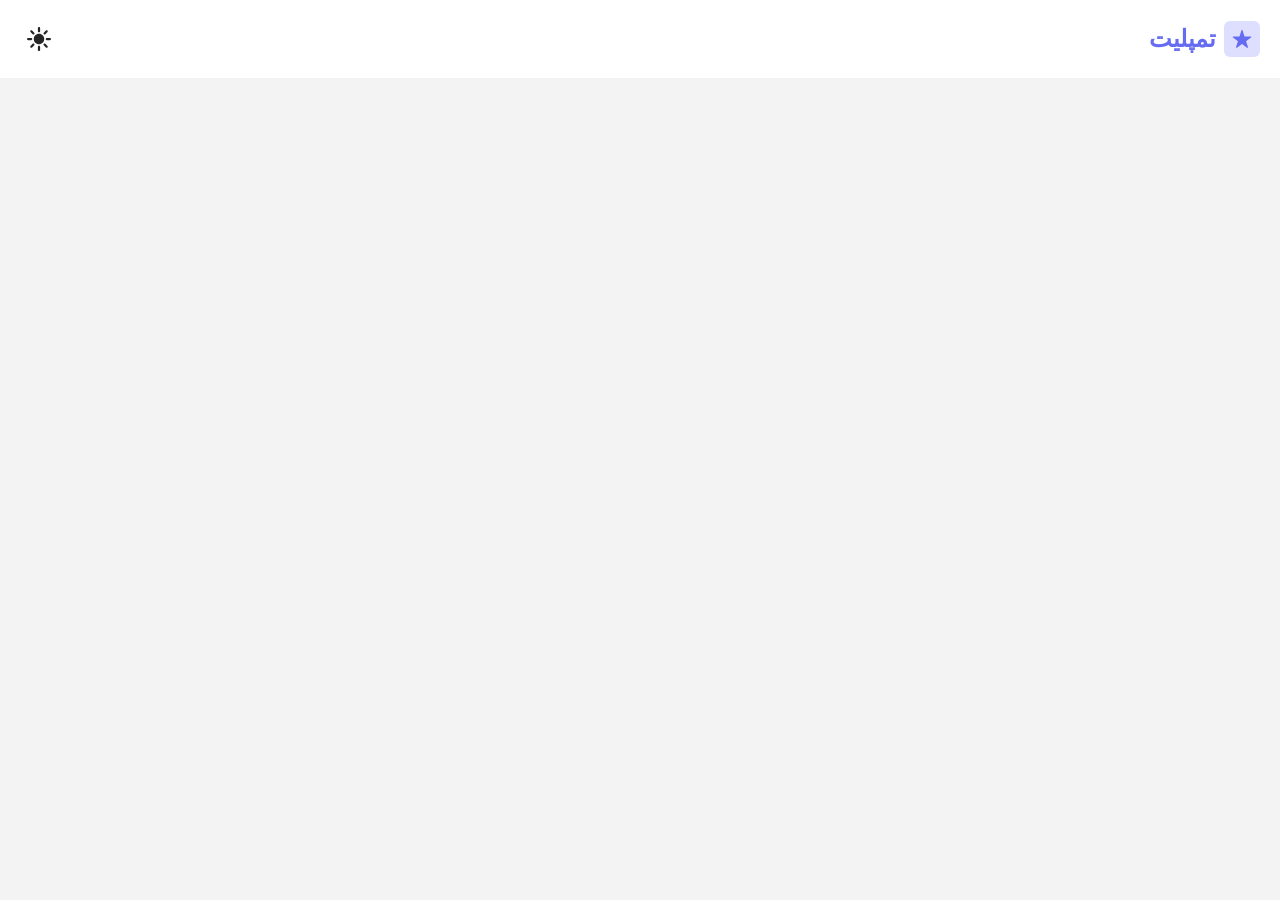
==== index.html @ 7bdb80ea "style: edit header logo size" ====
<!DOCTYPE html>
<html lang="fa" dir="rtl">

<head>
    <meta charset="UTF-8">
    <meta name="viewport" content="width=device-width, initial-scale=1.0">
    <title>Template</title>
    <link rel="icon" href="/images/star.svg" type="image/svg+xml">
    <link rel="stylesheet" href="css/style.css">

</head>

<body>
    <header>
        <nav id="nav">
            <div class="avatar">
                <img src="/images/star.svg" class="header-logo" alt="logo">
                <h1 class="header-text">تمپلیت</h1>
            </div>
    
            <label class="theme-switch">
                <input type="checkbox" id="toggle-switch">
                <div id="toggle-icon"></div>
            </label>
        </nav>
    </header>

    <main>
        <!-- <h1>عنوان آزمایشی</h1> -->
    </main>


</body>
<script type="module" src="js/script.js"></script>

</html>
---- css/style.css ----
@import url(dark-mode-toggle.css);
@import url(elements.css);

/* Colors ---------------------------------- */
:root {
    --light: #f9fafb;
    --lightgray: #dfdfdf;
    --gray: #cacaca;
    --darkgray: #252525;
    --dark: #1e1e1e;
    --primary: #656cf1;
    --on-primary: #111111;
    --secondary: #fbd307;
    --error: #de3b3b;
    --background: #f3f3f3;
    --on-background: #ffffff;
    --shadow: #f3f3f399;
    --body-text: #141414;
    --heading-text: #0a0a0a;
}

[data-theme="dark"] {
    --light: #111827;
    --lightgray: #424d5f;
    --gray: #646464;
    --darkgray: #e6e7f7;
    --dark: #f7f8ff;
    --primary: #7b81f8;
    --on-primary: #131313;
    --secondary: #fad623;
    --error: #de3b3b;
    --background: #141820;
    --on-background: #212836;
    --shadow: #1418204a;
    --body-text: #dee5f3;
    --heading-text: #ffffff;
}


body {
    background: var(--background);
}


h1, h2, h3 {
    color: var(--heading-text);
}

li, p, span, input, label, select {
    color: var(--body-text);
}

* {
    font-family: Vazirmatn;
    padding: 0;
    margin: 0;
    box-sizing: border-box;
}



/* Header -------------------------------------------- */
header {
    z-index: 10;
    position: relative;
    padding: 20px;
    width: 100vw;
    background-color: var(--on-background);
}
nav {
    display: flex;
    justify-content: space-between;
    min-width: 1024px;
    justify-self: center;
    align-items: center;
}

@media (max-width: 1023px) {
    nav {
        min-width: 100%;
    }
}

.avatar {
    display: flex;
    align-items: center;
}

.header-logo {
    width: 36px;
    height: 36px;
    background: #dedfff;
    border-radius: 6px;
    padding: 8px;
}

.header-text {
    color: var(--primary);
    font-size: 1.5rem;
    margin-right: 8px;
    
}



/* Content -------------------------------- */
main {
    max-width: 1024px;
    display: flex;
    justify-content: center;
    justify-self: center;
    align-items: center;
    flex-direction: column;
    padding: 10px;
    margin-top: 2rem;
  }
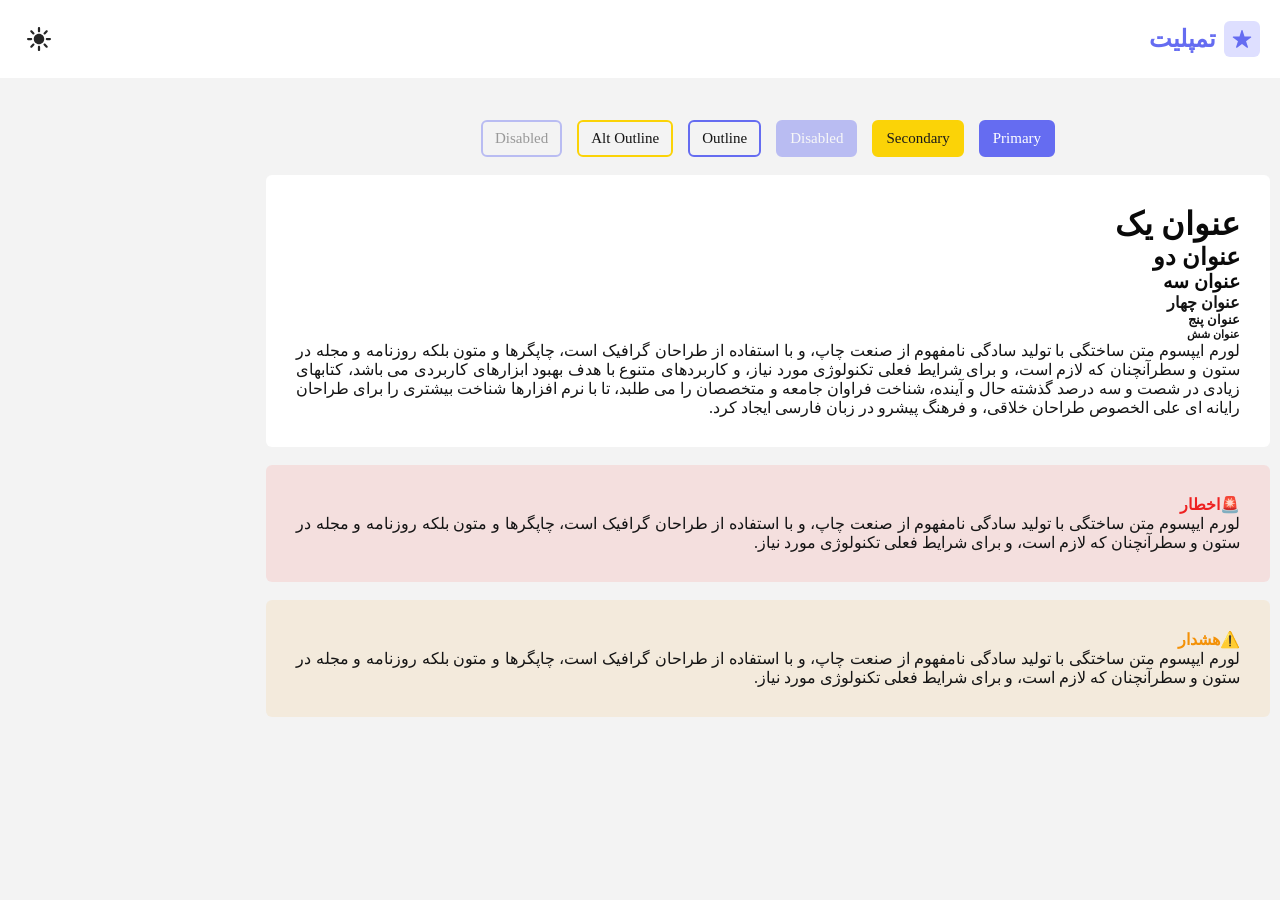
==== commit b36f5433: "fix: edit elements" ====
--- a/index.html
+++ b/index.html
@@ -5,7 +5,7 @@
     <meta charset="UTF-8">
     <meta name="viewport" content="width=device-width, initial-scale=1.0">
     <title>Template</title>
-    <link rel="icon" href="/images/star.svg" type="image/svg+xml">
+    <link rel="icon" href="/images/favicon.svg" type="image/svg+xml">
     <link rel="stylesheet" href="css/style.css">
 
 </head>
@@ -14,10 +14,10 @@
     <header>
         <nav id="nav">
             <div class="avatar">
-                <img src="/images/star.svg" class="header-logo" alt="logo">
+                <img src="/images/favicon.svg" class="header-logo" alt="logo">
                 <h1 class="header-text">تمپلیت</h1>
             </div>
-    
+
             <label class="theme-switch">
                 <input type="checkbox" id="toggle-switch">
                 <div id="toggle-icon"></div>
@@ -26,7 +26,40 @@
     </header>
 
     <main>
-        <!-- <h1>عنوان آزمایشی</h1> -->
+        <div style="display: flex; flex-wrap: wrap; justify-content: center; gap: 15px;">
+            <button class="btn primary">Primary</button>
+            <button class="btn secondary">Secondary</button>
+            <button class="btn primary" disabled>Disabled</button>
+            <button class="btn outline">Outline</button>
+            <button class="btn secondary outline">Alt Outline</button>
+            <button class="btn outline" disabled>Disabled</button>
+        </div>
+        <br>
+        <div class="text-box">
+            <h1>عنوان یک</h1>
+            <h2>عنوان دو</h2>
+            <h3>عنوان سه</h3>
+            <h4>عنوان چهار</h4>
+            <h5>عنوان پنج</h5>
+            <h6>عنوان شش</h6>
+            <p>لورم ایپسوم متن ساختگی با تولید سادگی نامفهوم از صنعت چاپ، و با استفاده از طراحان گرافیک است، چاپگرها و
+                متون بلکه روزنامه و مجله در ستون و سطرآنچنان که لازم است، و برای شرایط فعلی تکنولوژی مورد نیاز، و
+                کاربردهای متنوع با هدف بهبود ابزارهای کاربردی می باشد، کتابهای زیادی در شصت و سه درصد گذشته حال و آینده،
+                شناخت فراوان جامعه و متخصصان را می طلبد، تا با نرم افزارها شناخت بیشتری را برای طراحان رایانه ای علی
+                الخصوص طراحان خلاقی، و فرهنگ پیشرو در زبان فارسی ایجاد کرد.</p>
+        </div>
+        <br>
+        <div class="error-box">
+            <h4>🚨اخطار</h4>
+            <p>لورم ایپسوم متن ساختگی با تولید سادگی نامفهوم از صنعت چاپ، و با استفاده از طراحان گرافیک است، چاپگرها و
+                متون بلکه روزنامه و مجله در ستون و سطرآنچنان که لازم است، و برای شرایط فعلی تکنولوژی مورد نیاز.</p>
+        </div>
+        <br>
+        <div class="warning-box">
+            <h4>⚠️هشدار</h4>
+            <p>لورم ایپسوم متن ساختگی با تولید سادگی نامفهوم از صنعت چاپ، و با استفاده از طراحان گرافیک است، چاپگرها و
+                متون بلکه روزنامه و مجله در ستون و سطرآنچنان که لازم است، و برای شرایط فعلی تکنولوژی مورد نیاز.</p>
+        </div>
     </main>
 
 
--- a/css/style.css
+++ b/css/style.css
@@ -9,8 +9,9 @@
     --darkgray: #252525;
     --dark: #1e1e1e;
     --primary: #656cf1;
-    --on-primary: #111111;
+    --on-primary: #ffffff;
     --secondary: #fbd307;
+    --on-secondary: #1b1b1b;
     --error: #de3b3b;
     --background: #f3f3f3;
     --on-background: #ffffff;
@@ -25,9 +26,10 @@
     --gray: #646464;
     --darkgray: #e6e7f7;
     --dark: #f7f8ff;
-    --primary: #7b81f8;
-    --on-primary: #131313;
+    --primary: #7980ff;
+    --on-primary: #ffffff;
     --secondary: #fad623;
+    --on-secondary: #1b1b1b;
     --error: #de3b3b;
     --background: #141820;
     --on-background: #212836;
@@ -50,8 +52,15 @@
     color: var(--body-text);
 }
 
+
+/* Typography */
+
 * {
     font-family: Vazirmatn;
+}
+
+/* Base */
+* {
     padding: 0;
     margin: 0;
     box-sizing: border-box;
@@ -102,15 +111,60 @@
 }
 
 
+/* Dark Mode Toggle ------------------------------- */
+.theme-switch-wrapper {
+    display: flex;
+    align-items: center;
+    z-index: 100;
+    position: relative;
+}
+
+.theme-switch {
+    z-index: 100;
+    display: inline-block;
+    position: relative;
+}
+
+.theme-switch input {
+    display: none;
+}
+
+#toggle-icon {
+    display: flex;
+    padding: 6px;
+    border: 1px solid transparent;
+    border-radius: 6px;
+    cursor: pointer;
+    transition: 0.4s;
+}
+
+#toggle-icon:hover {
+    border: 1px solid var(--lightgray);
+    border-radius: 6px;
+
+}
+
+.toggle-svg {
+    width: 24px;
+    height: 24px;
+    fill: var(--darkgray);
+}
+
+.toggle-svg:hover {
+    filter: brightness(150%);
+}
+
+
 
 /* Content -------------------------------- */
 main {
     max-width: 1024px;
     display: flex;
-    justify-content: center;
     justify-self: center;
     align-items: center;
     flex-direction: column;
     padding: 10px;
     margin-top: 2rem;
-  }+  }
+
+
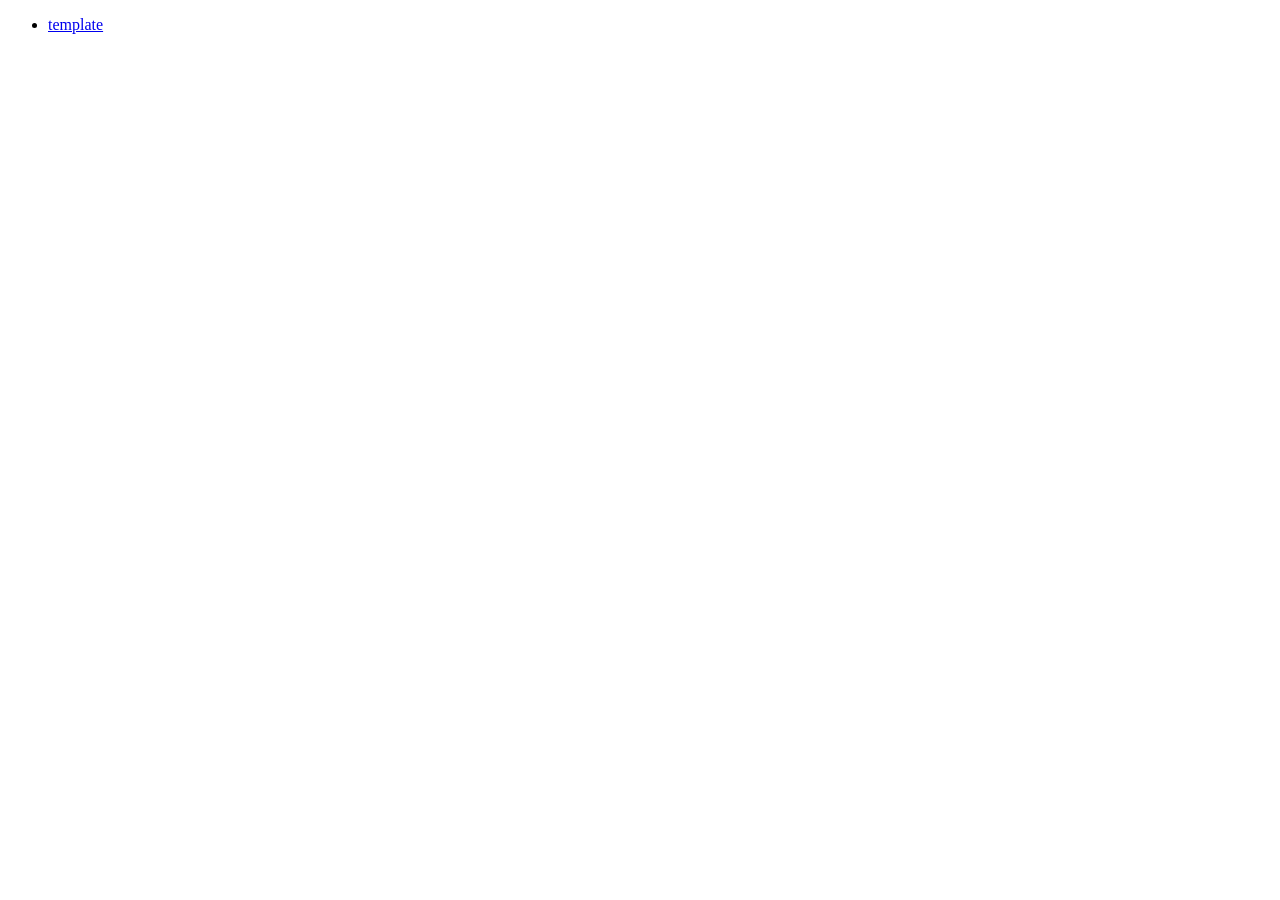
==== commit 66f8c888: "core: improve structure & create tmeplate folder" ====
--- a/index.html
+++ b/index.html
@@ -1,69 +1,13 @@
 <!DOCTYPE html>
-<html lang="fa" dir="rtl">
-
+<html lang="en">
 <head>
     <meta charset="UTF-8">
     <meta name="viewport" content="width=device-width, initial-scale=1.0">
-    <title>Template</title>
-    <link rel="icon" href="/images/favicon.svg" type="image/svg+xml">
-    <link rel="stylesheet" href="css/style.css">
-
+    <title>Document</title>
 </head>
-
 <body>
-    <header>
-        <nav id="nav">
-            <div class="avatar">
-                <img src="/images/favicon.svg" class="header-logo" alt="logo">
-                <h1 class="header-text">تمپلیت</h1>
-            </div>
-
-            <label class="theme-switch">
-                <input type="checkbox" id="toggle-switch">
-                <div id="toggle-icon"></div>
-            </label>
-        </nav>
-    </header>
-
-    <main>
-        <div style="display: flex; flex-wrap: wrap; justify-content: center; gap: 15px;">
-            <button class="btn primary">Primary</button>
-            <button class="btn secondary">Secondary</button>
-            <button class="btn primary" disabled>Disabled</button>
-            <button class="btn outline">Outline</button>
-            <button class="btn secondary outline">Alt Outline</button>
-            <button class="btn outline" disabled>Disabled</button>
-        </div>
-        <br>
-        <div class="text-box">
-            <h1>عنوان یک</h1>
-            <h2>عنوان دو</h2>
-            <h3>عنوان سه</h3>
-            <h4>عنوان چهار</h4>
-            <h5>عنوان پنج</h5>
-            <h6>عنوان شش</h6>
-            <p>لورم ایپسوم متن ساختگی با تولید سادگی نامفهوم از صنعت چاپ، و با استفاده از طراحان گرافیک است، چاپگرها و
-                متون بلکه روزنامه و مجله در ستون و سطرآنچنان که لازم است، و برای شرایط فعلی تکنولوژی مورد نیاز، و
-                کاربردهای متنوع با هدف بهبود ابزارهای کاربردی می باشد، کتابهای زیادی در شصت و سه درصد گذشته حال و آینده،
-                شناخت فراوان جامعه و متخصصان را می طلبد، تا با نرم افزارها شناخت بیشتری را برای طراحان رایانه ای علی
-                الخصوص طراحان خلاقی، و فرهنگ پیشرو در زبان فارسی ایجاد کرد.</p>
-        </div>
-        <br>
-        <div class="error-box">
-            <h4>🚨اخطار</h4>
-            <p>لورم ایپسوم متن ساختگی با تولید سادگی نامفهوم از صنعت چاپ، و با استفاده از طراحان گرافیک است، چاپگرها و
-                متون بلکه روزنامه و مجله در ستون و سطرآنچنان که لازم است، و برای شرایط فعلی تکنولوژی مورد نیاز.</p>
-        </div>
-        <br>
-        <div class="warning-box">
-            <h4>⚠️هشدار</h4>
-            <p>لورم ایپسوم متن ساختگی با تولید سادگی نامفهوم از صنعت چاپ، و با استفاده از طراحان گرافیک است، چاپگرها و
-                متون بلکه روزنامه و مجله در ستون و سطرآنچنان که لازم است، و برای شرایط فعلی تکنولوژی مورد نیاز.</p>
-        </div>
-    </main>
-
-
+    <ul>
+        <li><a href="template/">template</a></li>
+      </ul>      
 </body>
-<script type="module" src="js/script.js"></script>
-
 </html>
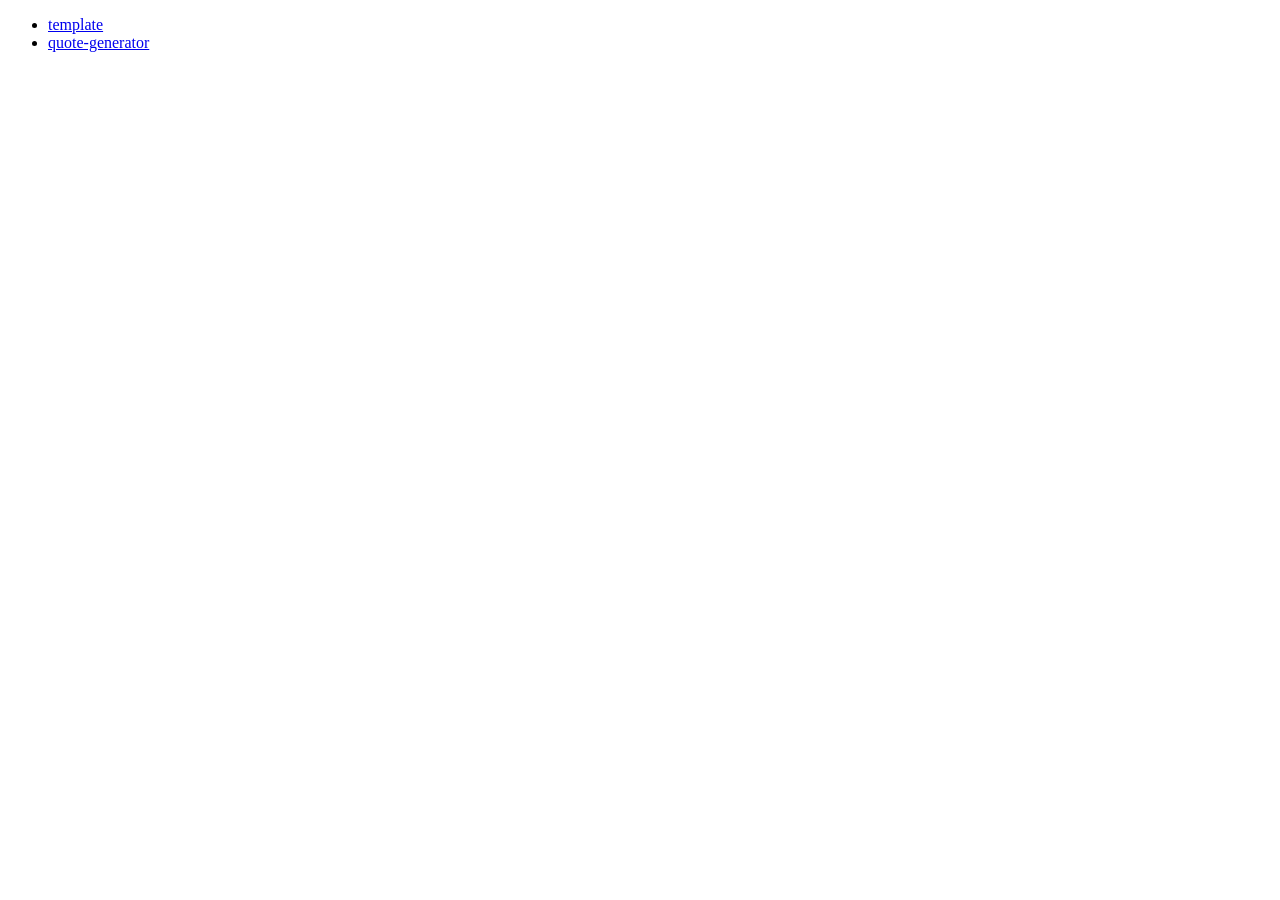
==== commit 6a2f0150: "core: add quote generator project" ====
--- a/index.html
+++ b/index.html
@@ -8,6 +8,7 @@
 <body>
     <ul>
         <li><a href="template/">template</a></li>
+        <li><a href="quote-generator/">quote-generator</a></li>
       </ul>      
 </body>
 </html>
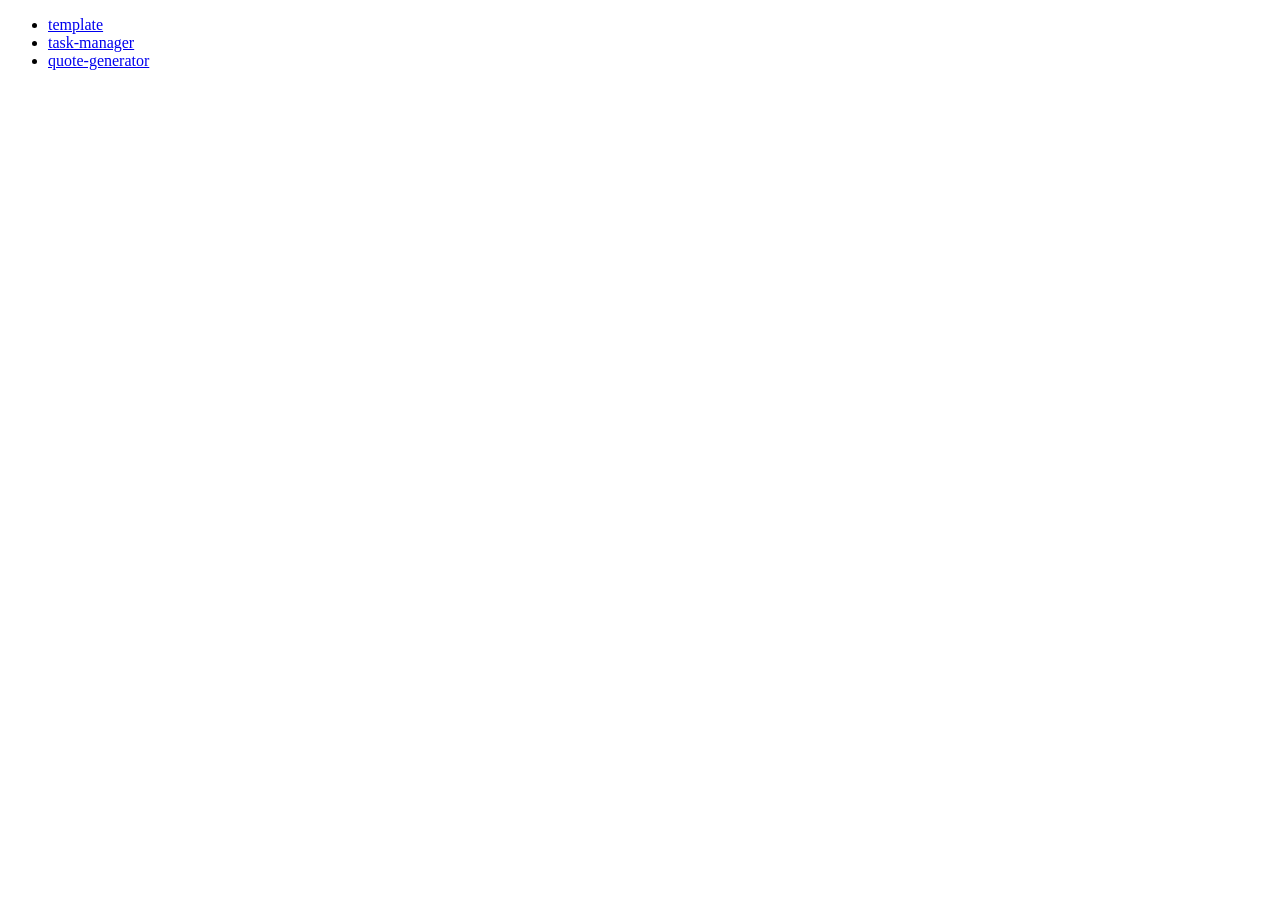
==== commit 1a0b1d5c: "core: add tack manager project" ====
--- a/index.html
+++ b/index.html
@@ -8,6 +8,7 @@
 <body>
     <ul>
         <li><a href="template/">template</a></li>
+        <li><a href="task-manager/">task-manager</a></li>
         <li><a href="quote-generator/">quote-generator</a></li>
       </ul>      
 </body>
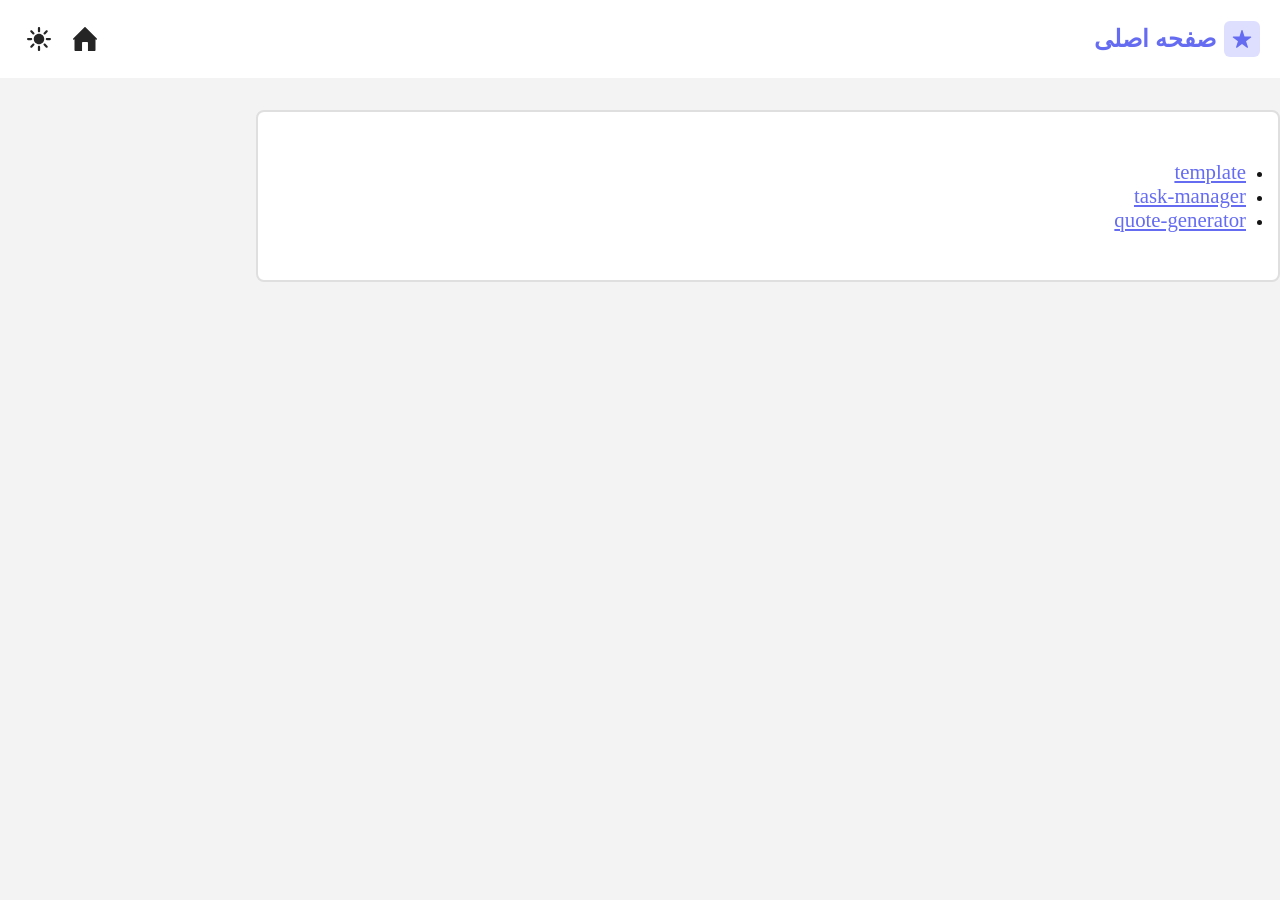
==== commit 425fbd5a: "fix: unique class name" ====
--- a/index.html
+++ b/index.html
@@ -1,15 +1,61 @@
 <!DOCTYPE html>
-<html lang="en">
+<html lang="fa" dir="rtl">
+
 <head>
     <meta charset="UTF-8">
     <meta name="viewport" content="width=device-width, initial-scale=1.0">
-    <title>Document</title>
+    <title>صفحه اصلی</title>
+    <link rel="icon" href="/assets/img/favicon.svg" type="image/svg+xml">
+    <link rel="stylesheet" href="/assets/css/global.css">
+<style>
+.link-pages {
+    background-color: var(--on-background);
+    padding: 3rem 2rem;
+    border-radius: 8px;
+    border: 2px solid var(--lightgray);
+    width: 100%;
+    max-width: 1024px;
+    justify-self: center;
+    margin-top: 2rem;
+}
+a {
+font-size: 1.3rem;
+}
+
+</style>
 </head>
+
 <body>
-    <ul>
-        <li><a href="template/">template</a></li>
-        <li><a href="task-manager/">task-manager</a></li>
-        <li><a href="quote-generator/">quote-generator</a></li>
-      </ul>      
+    <header>
+        <nav id="nav">
+            <div class="avatar">
+                <svg class="header-logo" xmlns="http://www.w3.org/2000/svg" viewBox="0 0 576 512"><defs><style>.fa-secondary{opacity:.4}</style></defs><path class="fa-primary" d="M548.5 214.5l-143.7 104.5l54.89 169.1c5.441 16.76-13.72 30.69-27.96 20.33L288 403.1l-143.7 104.5c-14.24 10.36-33.4-3.578-27.96-20.33l54.89-169.1L27.53 214.5C13.28 204.2 20.6 181.6 38.21 181.6h177.6l54.89-169.1c5.439-16.76 29.13-16.76 34.57 0L360.2 181.6h177.6C555.4 181.6 562.7 204.2 548.5 214.5z"/></svg>
+                <h1 class="header-text">صفحه اصلی</h1>
+            </div>
+
+            <div class="section-icons">
+                <a href="/" class="header-icon">
+                    <svg class="icon-svg" version="1.1" id="Capa_1" xmlns="http://www.w3.org/2000/svg" xmlns:xlink="http://www.w3.org/1999/xlink" x="0px" y="0px"	 viewBox="0 0 512 512" style="enable-background:new 0 0 512 512;" xml:space="preserve"><g>	<g>		<path d="M507.606,245.394l-32.133-32.133L266.606,4.394C263.793,1.58,259.978,0,256,0c-3.979,0-7.794,1.58-10.607,4.394			l-240.999,241c-5.858,5.857-5.858,15.355,0,21.213c5.858,5.857,15.354,5.857,21.213,0l6.526-6.526V497c0,8.284,6.716,15,15,15			h145.668V336.332c0-8.284,6.715-15,15-15H304.2c8.283,0,15,6.716,15,15V512h145.668c8.283,0,15-6.716,15-15V260.08l6.525,6.526			c2.93,2.929,6.768,4.394,10.607,4.394c3.838,0,7.678-1.465,10.605-4.394C513.464,260.749,513.464,251.251,507.606,245.394z"/>	</g></g><g></g><g></g><g></g><g></g><g></g><g></g><g></g><g></g><g></g><g></g><g></g><g></g><g></g><g></g><g></g></svg>
+                </a>
+                <label class="theme-switch">
+                    <input type="checkbox" id="toggle-switch">
+                    <div id="toggle-icon" class="header-icon"></div>
+                </label>
+            </div>
+        </nav>
+    </header>
+
+    <div class="link-pages">
+        <ul>
+            <li><a href="template/">template</a></li>
+            <li><a href="/pages/task-manager/">task-manager</a></li>
+            <li><a href="/pages/quote-generator/">quote-generator</a></li>
+        </ul>
+    </div>
+
+
+
 </body>
+<script src="/assets/js/light-dark-mode.js"></script>
+
 </html>
--- a/assets/css/global.css
+++ b/assets/css/global.css
@@ -0,0 +1,160 @@
+/* Colors ---------------------------------- */
+:root {
+    --light: #f9fafb;
+    --lightgray: #dfdfdf;
+    --gray: #cacaca;
+    --darkgray: #252525;
+    --dark: #1e1e1e;
+    --primary: #656cf1;
+    --on-primary: #ffffff;
+    --secondary: #fbd307;
+    --on-secondary: #1b1b1b;
+    --error: #de3b3b;
+    --background: #f3f3f3;
+    --on-background: #ffffff;
+    --shadow: #f3f3f399;
+    --body-text: #141414;
+    --heading-text: #0a0a0a;
+}
+
+[data-theme="dark"] {
+    --light: #111827;
+    --lightgray: #424d5f;
+    --gray: #646464;
+    --darkgray: #e6e7f7;
+    --dark: #f7f8ff;
+    --primary: #7980ff;
+    --on-primary: #ffffff;
+    --secondary: #fad623;
+    --on-secondary: #1b1b1b;
+    --error: #de3b3b;
+    --background: #141820;
+    --on-background: #212836;
+    --shadow: #1418204a;
+    --body-text: #dee5f3;
+    --heading-text: #ffffff;
+}
+
+
+body {
+    background: var(--background);
+}
+
+
+h1, h2, h3 {
+    color: var(--heading-text);
+}
+
+li, p, span, input, label, select {
+    color: var(--body-text);
+}
+
+a {
+    color: var(--primary);
+}
+
+
+/* Typography */
+
+* {
+    font-family: Vazirmatn;
+}
+
+/* Base */
+* {
+    padding: 0;
+    margin: 0;
+    box-sizing: border-box;
+}
+
+
+
+/* Header -------------------------------------------- */
+header {
+    z-index: 10;
+    position: relative;
+    padding: 20px;
+    width: 100vw;
+    background-color: var(--on-background);
+}
+nav {
+    display: flex;
+    justify-content: space-between;
+    min-width: 1024px;
+    justify-self: center;
+    align-items: center;
+}
+
+@media (max-width: 1023px) {
+    nav {
+        min-width: 100%;
+    }
+}
+
+.avatar {
+    display: flex;
+    align-items: center;
+}
+
+.header-logo {
+    width: 36px;
+    height: 36px;
+    background: #dedfff;
+    border-radius: 6px;
+    padding: 8px;
+    fill: var(--primary);
+}
+
+.header-text {
+    color: var(--primary);
+    font-size: 1.5rem;
+    margin-right: 8px;
+    
+}
+
+
+/* icon */
+
+.section-icons {
+    display: flex;
+    gap: 8px;
+}
+
+.header-icon {
+    display: flex;
+    padding: 6px;
+    border: 1px solid transparent;
+    border-radius: 6px;
+    cursor: pointer;
+    transition: 0.4s;
+}
+
+.header-icon:hover {
+    border: 1px solid var(--lightgray);
+    border-radius: 6px;
+
+}
+
+.header-icon:active {
+    transform: translate(0, 0.2rem);
+}
+
+
+
+.icon-svg {
+    width: 24px;
+    height: 24px;
+    fill: var(--darkgray);
+}
+
+.icon-svg:hover {
+    filter: brightness(150%);
+}
+
+/* Dark Mode Toggle */
+
+#toggle-switch {
+    display: none;
+}
+
+
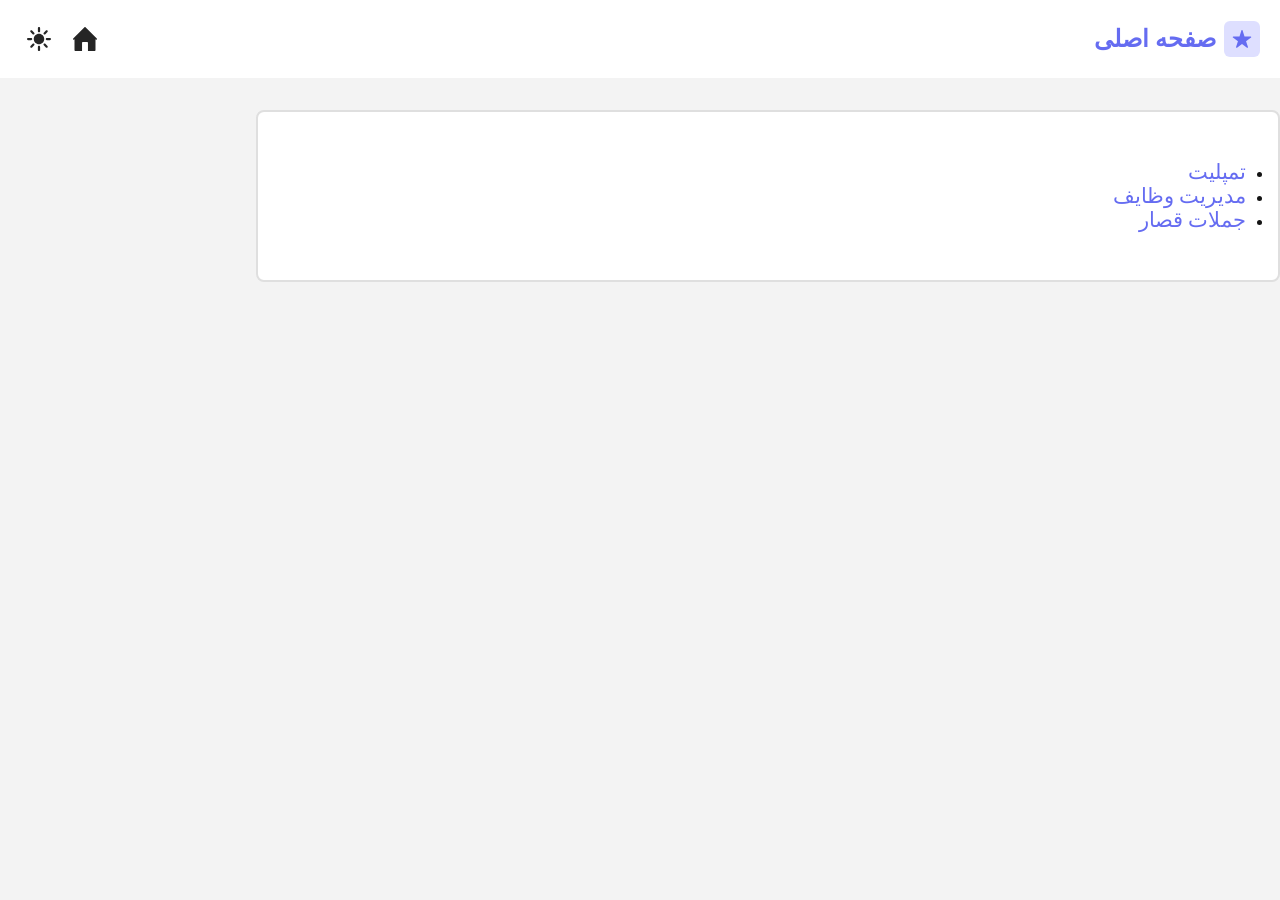
==== commit d7f49821: "style: edit link pages" ====
--- a/index.html
+++ b/index.html
@@ -47,9 +47,9 @@
 
     <div class="link-pages">
         <ul>
-            <li><a href="template/">template</a></li>
-            <li><a href="/pages/task-manager/">task-manager</a></li>
-            <li><a href="/pages/quote-generator/">quote-generator</a></li>
+            <li><a href="template/">تمپلیت</a></li>
+            <li><a href="/pages/task-manager/">مدیریت وظایف</a></li>
+            <li><a href="/pages/quote-generator/">جملات قصار</a></li>
         </ul>
     </div>
 
--- a/assets/css/global.css
+++ b/assets/css/global.css
@@ -51,6 +51,7 @@
 
 a {
     color: var(--primary);
+    text-decoration: none;
 }
 
 
@@ -60,12 +61,25 @@
     font-family: Vazirmatn;
 }
 
+
+
 /* Base */
 * {
     padding: 0;
     margin: 0;
     box-sizing: border-box;
 }
+
+a {
+    text-decoration: none;
+    font-weight: 500;
+}
+
+a:hover {
+    filter: brightness(120%);
+}
+
+
 
 
 
